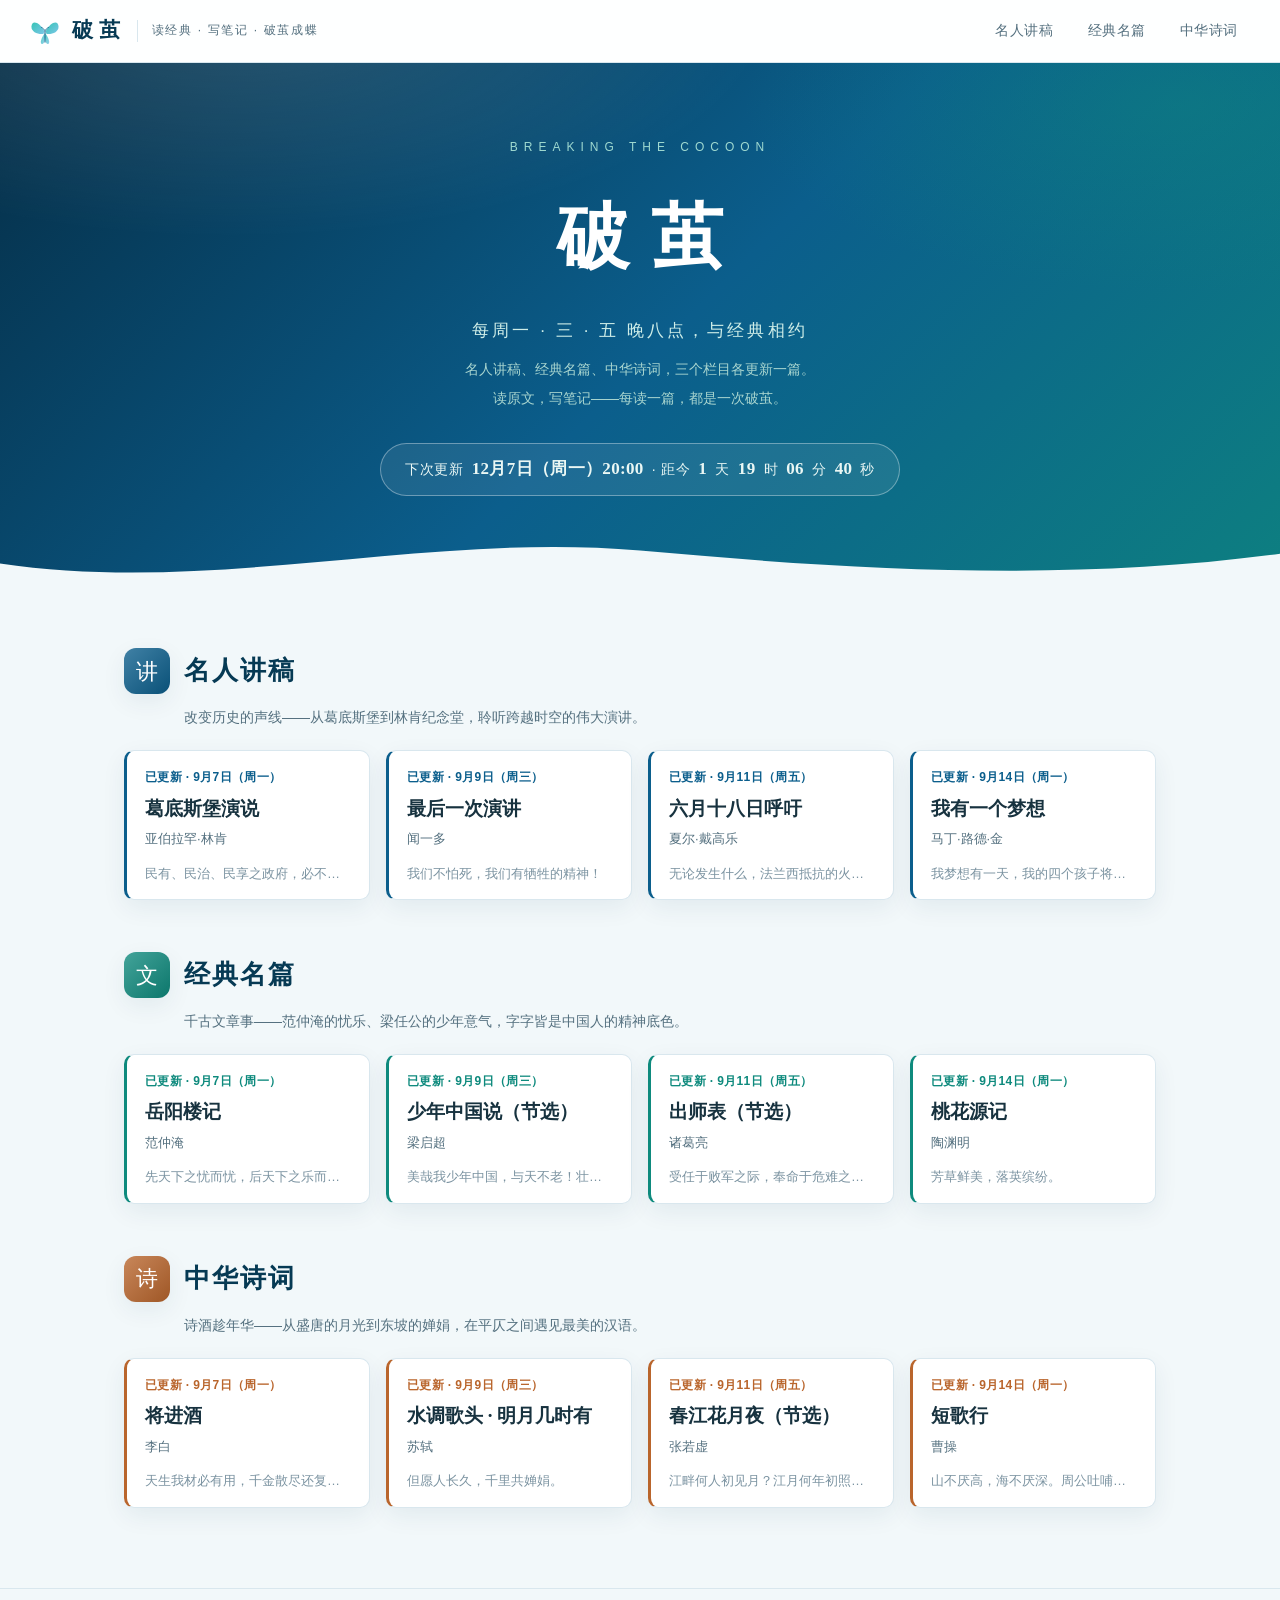
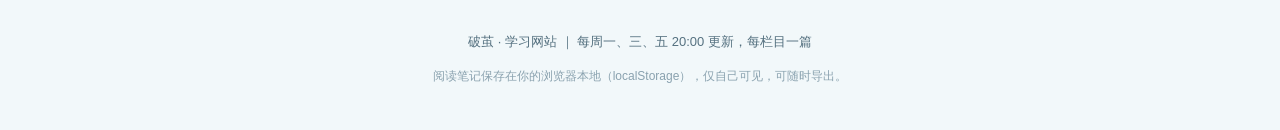
==== index.html @ 02bbfe34 "feat: 破茧学习网站初版 - 主页：三栏目（名人讲稿/经典名篇/中华诗词）+ 下次更新倒计时 - 定时解锁：publishAt 驱动，周一/三/五 20:00 自动更新 - 文章页：作者简介、创作" ====
<!DOCTYPE html>
<html lang="zh-CN">
<head>
<meta charset="UTF-8">
<meta name="viewport" content="width=device-width, initial-scale=1.0">
<title>破茧 · 每周一三五，与经典相约</title>
<meta name="description" content="破茧——名人讲稿、经典名篇、中华诗词，每周一、三、五晚八点更新；读原文，写笔记，每读一篇，都是一次破茧。">
<link rel="stylesheet" href="css/style.css">
</head>
<body>

<header class="topbar">
  <a class="brand" href="index.html">
    <svg class="brand-mark" viewBox="0 0 64 64" aria-hidden="true">
      <defs>
        <linearGradient id="bw" x1="0" y1="0" x2="1" y2="1">
          <stop offset="0" stop-color="#35c4b5"/><stop offset="1" stop-color="#7cc7e8"/>
        </linearGradient>
      </defs>
      <path d="M31 33C22 15 7 10 6.5 24 6.2 34 19 39 29 37.5Z" fill="url(#bw)"/>
      <path d="M33 33C42 15 57 10 57.5 24 57.8 34 45 39 35 37.5Z" fill="url(#bw)"/>
      <path d="M31.5 36C25 45 21.5 55 26.5 56.5 30 57.5 32 49 32 43Z" fill="url(#bw)" opacity=".85"/>
      <path d="M32.5 36C39 45 42.5 55 37.5 56.5 34 57.5 32 49 32 43Z" fill="url(#bw)" opacity=".85"/>
      <rect x="31.1" y="30" width="1.8" height="24" rx=".9" fill="#0b5e8c"/>
      <path d="M31 30c-2-3-4-4-6-5M33 30c2-3 4-4 6-5" stroke="#0b5e8c" stroke-width="1.4" fill="none" stroke-linecap="round"/>
    </svg>
    <span class="brand-name">破茧</span>
    <span class="brand-slogan">读经典 · 写笔记 · 破茧成蝶</span>
  </a>
  <nav class="topnav">
    <a href="#speeches">名人讲稿</a>
    <a href="#classics">经典名篇</a>
    <a href="#poetry">中华诗词</a>
  </nav>
</header>

<section class="hero">
  <div class="hero-inner">
    <div class="hero-eyebrow">BREAKING THE COCOON</div>
    <h1 class="hero-title">破茧</h1>
    <p class="hero-sub">每周一 · 三 · 五 晚八点，与经典相约</p>
    <p class="hero-desc">名人讲稿、经典名篇、中华诗词，三个栏目各更新一篇。<br>读原文，写笔记——每读一篇，都是一次破茧。</p>
    <div class="hero-countdown" id="heroCountdown">正在计算下次更新时间……</div>
  </div>
  <svg class="hero-wave" viewBox="0 0 1440 90" preserveAspectRatio="none" aria-hidden="true">
    <path d="M0,48 C240,88 480,8 720,32 C960,56 1200,72 1440,36 L1440,90 L0,90 Z" fill="#f2f8fa"/>
  </svg>
</section>

<main class="home-main" id="homeMain">
  <!-- 三个栏目区块由 js/home.js 渲染 -->
</main>

<footer class="site-foot">
  <p>破茧 · 学习网站 ｜ 每周一、三、五 20:00 更新，每栏目一篇</p>
  <p class="foot-note">阅读笔记保存在你的浏览器本地（localStorage），仅自己可见，可随时导出。</p>
</footer>

<script src="js/data.js"></script>
<script src="js/app.js"></script>
<script src="js/home.js"></script>
</body>
</html>
---- css/style.css ----
/* ============================================================
 * 破茧 · 全站样式
 * 主题：Ocean Gradient（浅色）——深海蓝 → 海青 → 碧绿
 * ============================================================ */

:root{
  --deep:#063a54;      /* 深海 */
  --ocean:#0b5e8c;     /* 海洋蓝 */
  --teal:#0e8a7d;      /* 海青 */
  --sand:#b9652c;      /* 落日沙金 */
  --ink:#17323f;
  --ink-soft:#54707f;
  --bg:#f2f8fa;
  --card:#ffffff;
  --line:#d9e7ee;
  --shadow:0 8px 24px rgba(9,60,84,.07);
  --cat:var(--ocean);  /* 栏目主题色（随栏目切换） */
  --serif:"Source Han Serif SC","Noto Serif SC","Songti SC","STSong",Georgia,"Times New Roman",serif;
  --sans:"Source Han Sans SC","Noto Sans SC","PingFang SC","Microsoft YaHei",sans-serif;
}

/* ---------------- 基础 ---------------- */
*{box-sizing:border-box}
html{scroll-behavior:smooth}
html,body{margin:0;padding:0}
body{
  font-family:var(--sans);
  color:var(--ink);
  background:var(--bg);
  line-height:1.8;
  -webkit-font-smoothing:antialiased;
}
a{color:var(--ocean)}
::selection{background:rgba(14,138,125,.22)}

/* 栏目主题色 */
.cat-speeches{--cat:var(--ocean)}
.cat-classics{--cat:var(--teal)}
.cat-poetry{--cat:var(--sand)}

/* ---------------- 顶栏 ---------------- */
.topbar{
  position:sticky;top:0;z-index:50;
  display:flex;align-items:center;justify-content:space-between;gap:16px;
  padding:12px 28px;
  background:rgba(255,255,255,.92);
  backdrop-filter:blur(8px);
  border-bottom:1px solid var(--line);
}
.brand{display:flex;align-items:center;gap:10px;text-decoration:none}
.brand:hover{text-decoration:none}
.brand-mark{width:34px;height:34px;flex:none}
.brand-name{font-family:var(--serif);font-size:21px;font-weight:700;color:var(--deep);letter-spacing:.3em}
.brand-slogan{font-size:12px;color:var(--ink-soft);letter-spacing:.14em;border-left:1px solid var(--line);padding-left:14px}
.topnav{display:flex;gap:6px}
.topnav a{font-size:14px;color:var(--ink-soft);padding:6px 14px;border-radius:999px;text-decoration:none;letter-spacing:.04em}
.topnav a:hover{color:#fff;background:var(--ocean);text-decoration:none}

/* ---------------- 主页 Hero ---------------- */
.hero{
  position:relative;color:#eaf7f4;overflow:hidden;
  background:linear-gradient(135deg,#052e47 0%,#0b5e8c 52%,#0e8a7d 115%);
}
.hero::before{
  content:"";position:absolute;inset:0;
  background:
    radial-gradient(900px 380px at 18% -10%,rgba(255,255,255,.14),transparent 60%),
    radial-gradient(700px 300px at 92% 8%,rgba(14,138,125,.38),transparent 62%);
}
.hero-inner{position:relative;max-width:1080px;margin:0 auto;padding:74px 24px 100px;text-align:center}
.hero-eyebrow{letter-spacing:.5em;font-size:12px;color:#9fd9d0;margin-bottom:16px}
.hero-title{
  font-family:var(--serif);font-size:72px;font-weight:700;color:#fff;
  margin:0 0 12px;letter-spacing:.3em;text-indent:.3em;
}
.hero-sub{font-size:17px;color:#cfeee8;margin:0 0 8px;letter-spacing:.18em}
.hero-desc{font-size:14px;color:#a8d5cf;margin:0 auto 30px;max-width:560px;line-height:2.1}
.hero-countdown{
  display:inline-flex;align-items:center;gap:8px;flex-wrap:wrap;justify-content:center;
  padding:10px 24px;border:1px solid rgba(255,255,255,.35);border-radius:999px;
  background:rgba(255,255,255,.08);font-size:14px;letter-spacing:.05em;
}
.hero-countdown b{font-family:var(--serif);font-size:17px;letter-spacing:.02em}
.hero-wave{position:absolute;left:0;right:0;bottom:-1px;width:100%;height:72px;display:block}

/* ---------------- 主页栏目区 ---------------- */
.home-main{max-width:1080px;margin:0 auto;padding:6px 24px 30px}
.cat-section{padding:46px 0 6px}
.cat-head{display:flex;align-items:center;gap:14px}
.cat-badge{
  width:46px;height:46px;border-radius:12px;flex:none;
  display:flex;align-items:center;justify-content:center;
  font-family:var(--serif);font-size:22px;color:#fff;
  background:linear-gradient(135deg,rgba(255,255,255,.22),rgba(0,0,0,.14)),var(--cat);
  box-shadow:var(--shadow);
}
.cat-head h2{font-family:var(--serif);font-size:26px;margin:0;color:var(--deep);letter-spacing:.08em}
.cat-desc{color:var(--ink-soft);font-size:14px;margin:10px 0 20px;padding-left:60px}

.card-grid{display:grid;grid-template-columns:repeat(auto-fill,minmax(232px,1fr));gap:16px}
.art-card{
  display:flex;flex-direction:column;gap:5px;
  background:var(--card);
  border:1px solid var(--line);border-left:3px solid var(--cat);
  border-radius:10px;padding:16px 18px 14px;
  box-shadow:var(--shadow);
  text-decoration:none;
  transition:transform .18s,box-shadow .18s;
}
.art-card:hover{transform:translateY(-3px);box-shadow:0 14px 30px rgba(9,60,84,.13);text-decoration:none}
.card-meta{display:flex;justify-content:space-between;align-items:center;font-size:12px;color:var(--ink-soft);letter-spacing:.03em}
.card-date{color:var(--cat);font-weight:600}
.art-card h3{font-family:var(--serif);font-size:19px;margin:2px 0 0;color:var(--ink);line-height:1.4}
.card-author{font-size:13px;color:var(--ink-soft);margin:0}
.card-excerpt{
  font-size:13px;color:#7b93a1;margin:6px 0 0;
  white-space:nowrap;overflow:hidden;text-overflow:ellipsis;
}
/* 未发布（待解锁）卡片 */
.art-card.locked{border-style:dashed;border-left-style:solid;background:#f8fcfd;box-shadow:none}
.art-card.locked h3{color:#7c93a0}
.art-card.locked .card-date{color:#8aa2af;font-weight:500}
.lock-badge{display:inline-flex;align-items:center;gap:5px}
.lock-badge svg{width:12px;height:12px;opacity:.75}

/* ---------------- 页脚 ---------------- */
.site-foot{border-top:1px solid var(--line);margin-top:44px;padding:28px 24px 42px;text-align:center;color:var(--ink-soft);font-size:13px}
.site-foot .foot-note{margin:6px 0 0;font-size:12px;color:#8aa2af}

/* ============================================================
 * 文章页
 * ============================================================ */
.page{max-width:920px;margin:0 auto;padding:26px 24px 90px}
.crumbs{font-size:13px;color:var(--ink-soft);margin-bottom:28px;letter-spacing:.03em}
.crumbs a{color:var(--ocean);text-decoration:none}
.crumbs a:hover{text-decoration:underline}
.crumbs span{color:var(--ink)}

/* 文章头：题目 + 右侧笔记按钮 */
.a-head{display:flex;align-items:flex-start;justify-content:space-between;gap:18px;margin-bottom:10px}
.a-eyebrow{font-size:12px;letter-spacing:.3em;color:var(--cat);margin-bottom:10px}
.a-head h1{font-family:var(--serif);font-size:42px;line-height:1.28;margin:0 0 6px;color:var(--deep);letter-spacing:.04em}
.a-subtitle{font-size:16px;color:var(--ink-soft);font-style:italic;margin:0 0 6px}
.a-meta{font-size:13.5px;color:var(--ink-soft);letter-spacing:.05em}
.note-toggle{
  flex:none;display:inline-flex;align-items:center;gap:7px;
  margin-top:10px;padding:9px 18px;border-radius:999px;
  border:1px solid var(--cat);background:var(--cat);color:#fff;
  font:inherit;font-size:14px;letter-spacing:.08em;cursor:pointer;
  transition:filter .2s,background .2s,color .2s;
}
.note-toggle:hover{filter:brightness(1.1)}
body.note-mode .note-toggle{background:#fff;color:var(--cat)}

/* 小节通用 */
.a-sec{margin-top:42px}
.a-sec>h2{
  font-family:var(--serif);font-size:21px;color:var(--deep);
  border-left:4px solid var(--cat);padding-left:12px;
  margin:0 0 18px;letter-spacing:.06em;
}

/* 作者简介 */
.author-card{
  display:grid;grid-template-columns:96px 1fr;gap:22px;
  background:var(--card);border:1px solid var(--line);border-radius:10px;
  padding:22px 24px;box-shadow:var(--shadow);
}
.author-avatar{
  width:96px;height:96px;border-radius:14px;
  display:flex;align-items:center;justify-content:center;
  font-family:var(--serif);font-size:42px;color:#fff;
  background-image:linear-gradient(135deg,rgba(255,255,255,.25),rgba(0,0,0,.18));
  background-color:var(--cat);
}
.author-card h3{font-family:var(--serif);font-size:22px;margin:0 0 3px;color:var(--deep)}
.author-role{font-size:12.5px;color:var(--cat);letter-spacing:.1em;margin-bottom:10px}
.author-card p{margin:0 0 8px;font-size:14.5px;color:var(--ink-soft)}
.facts{display:flex;flex-wrap:wrap;gap:24px;margin-top:14px}
.fact{border-top:1px dashed var(--line);padding-top:8px;min-width:120px}
.fact .k{font-size:11px;color:var(--cat);letter-spacing:.22em}
.fact .v{font-size:13.5px;color:var(--ink);margin-top:2px}

/* 创作背景 */
.bg-grid{display:grid;grid-template-columns:1fr 1fr;gap:14px}
.bg-card{background:var(--card);border:1px solid var(--line);border-radius:10px;padding:16px 18px;box-shadow:var(--shadow)}
.bg-card h4{font-family:var(--serif);margin:0 0 6px;font-size:16px;color:var(--deep)}
.bg-card p{margin:0;font-size:13.5px;color:var(--ink-soft);line-height:1.9}

/* 原文 / 译文 */
.lang-pill{
  display:flex;background:var(--card);border:1px solid var(--line);
  border-radius:999px;padding:4px;width:fit-content;margin:0 auto 16px;
  box-shadow:var(--shadow);
}
.lang-btn{
  border:0;background:transparent;font:inherit;color:var(--ink-soft);
  padding:6px 20px;border-radius:999px;cursor:pointer;
  font-size:13px;letter-spacing:.1em;
}
.lang-btn.active{background:var(--cat);color:#fff}
.text-box{
  position:relative;
  background:linear-gradient(180deg,#ffffff,#f5fbfc);
  border:1px solid var(--line);border-radius:10px;
  padding:34px 42px;box-shadow:var(--shadow);
}
.text-box::before,.text-box::after{
  content:"";position:absolute;left:50%;transform:translateX(-50%);
  width:56px;height:1px;background:var(--line);
}
.text-box::before{top:12px}
.text-box::after{bottom:12px}
.text-panel{display:none}
.text-panel.active{display:block}
.text-box p{margin:0 0 16px;font-size:16.5px;line-height:2.15;text-align:justify;font-family:var(--serif)}
.text-box p:last-child{margin-bottom:0}
.text-en p{font-family:Georgia,"Times New Roman",var(--serif)}
/* 诗词体：分行居中 */
.text-verse .stanza{
  white-space:pre-line;text-align:center;
  font-size:18px;line-height:2.2;margin:0 0 24px;
}
.text-verse .stanza:last-child{margin-bottom:0}
/* 落款 */
.signoff{font-style:italic;text-align:right;margin-top:26px;color:var(--ink-soft);font-size:13.5px;letter-spacing:.06em}
.signoff .name{display:block;font-style:normal;font-family:var(--serif);font-size:19px;color:var(--deep);margin-top:5px;letter-spacing:.04em}

/* 上一篇 / 下一篇 */
.a-nav{display:flex;justify-content:space-between;gap:14px;margin-top:46px}
.a-nav-link{
  flex:1;max-width:46%;display:block;padding:14px 18px;
  border:1px solid var(--line);border-radius:10px;background:var(--card);
  font-size:13px;color:var(--ink-soft);text-decoration:none;line-height:1.8;
  box-shadow:var(--shadow);
}
.a-nav-link span{font-family:var(--serif);font-size:16px;color:var(--deep)}
.a-nav-link.next{text-align:right}
.a-nav-link:hover{border-color:var(--cat);text-decoration:none}

/* 未发布 / 未找到 页 */
.locked-screen{text-align:center;padding:70px 16px 30px}
.lock-ic{
  width:58px;height:58px;margin:0 auto 16px;border-radius:16px;
  border:1.5px dashed var(--cat);color:var(--cat);
  display:flex;align-items:center;justify-content:center;
}
.lock-ic svg{width:26px;height:26px}
.ls-title{font-family:var(--serif);font-size:30px;color:var(--deep);margin:6px 0 8px}
.ls-author{color:var(--ink-soft);font-size:14px;margin:0 0 18px}
.ls-text{color:var(--ink-soft);font-size:14px;margin:0 0 28px}
.ls-back{
  display:inline-block;padding:9px 24px;border-radius:999px;
  border:1px solid var(--cat);color:var(--cat);font-size:14px;
  text-decoration:none;letter-spacing:.06em;
}
.ls-back:hover{background:var(--cat);color:#fff;text-decoration:none}

/* ============================================================
 * 阅读笔记（右栏编辑器）
 * ============================================================ */
.notes-panel{display:none}

body.note-mode{overflow:hidden}
body.note-mode .page{
  height:100vh;max-width:1720px;margin:0 auto;padding:18px 22px;
  display:grid;grid-template-columns:minmax(0,1fr) minmax(360px,42%);
  gap:22px;align-items:stretch;
}
body.note-mode .content{
  height:100%;min-height:0;overflow-y:auto;
  background:var(--card);border:1px solid var(--line);border-radius:10px;
  box-shadow:var(--shadow);padding:34px 46px 70px;
  scrollbar-width:thin;scrollbar-color:rgba(11,94,140,.35) transparent;
}
body.note-mode .content::-webkit-scrollbar{width:8px}
body.note-mode .content::-webkit-scrollbar-thumb{background:rgba(11,94,140,.3);border-radius:4px}
body.note-mode .notes-panel{
  display:flex;flex-direction:column;height:100%;min-height:0;
  background:var(--card);border:1px solid var(--line);border-radius:10px;
  box-shadow:var(--shadow);overflow:hidden;
}

.notes-head{
  padding:16px 20px 12px;border-bottom:1px solid var(--line);
  background:linear-gradient(180deg,#f6fbfd,#eef7f9);
}
.nh-eyebrow{font-size:11px;letter-spacing:.3em;color:var(--cat);text-transform:uppercase;margin-bottom:4px}
.notes-head h3{margin:0 0 3px;font-family:var(--serif);font-size:18px;color:var(--deep)}
.notes-head .sub{font-size:12px;color:var(--ink-soft);margin:0}

.toolbar{
  display:flex;flex-wrap:wrap;gap:4px;padding:10px 14px;
  border-bottom:1px solid var(--line);background:#fafdfe;
}
.tb-btn{
  border:1px solid transparent;background:transparent;color:var(--ink-soft);
  font:inherit;font-size:13px;padding:5px 9px;border-radius:6px;
  cursor:pointer;line-height:1;min-width:28px;text-align:center;transition:.15s;
}
.tb-btn:hover{background:rgba(11,94,140,.1);color:var(--deep)}
.tb-btn.active{background:var(--ocean);color:#fff}
.tb-sep{width:1px;background:var(--line);margin:2px 4px;align-self:stretch}

.editor{
  flex:1 1 auto;overflow-y:auto;padding:24px 28px;min-height:0;
  font-size:15.5px;line-height:2.05;color:var(--ink);outline:none;
  scrollbar-width:thin;scrollbar-color:rgba(11,94,140,.35) transparent;
}
.editor::-webkit-scrollbar{width:8px}
.editor::-webkit-scrollbar-thumb{background:rgba(11,94,140,.3);border-radius:4px}
.editor:empty::before{content:attr(data-placeholder);color:#9ab4bf;pointer-events:none}
.editor h3{font-family:var(--serif);color:var(--deep);margin:14px 0 8px;font-size:17px}
.editor blockquote{
  margin:8px 0;padding:6px 14px;
  border-left:3px solid var(--cat);background:rgba(11,94,140,.05);
  color:var(--ink-soft);
}
.editor ul,.editor ol{margin:6px 0;padding-left:24px}
.editor a{color:var(--ocean);text-decoration:underline}
.editor strong,.editor b{color:var(--deep)}

.notes-foot{
  padding:10px 16px;border-top:1px solid var(--line);background:#fafdfe;
  display:flex;justify-content:space-between;align-items:center;gap:8px;
  flex-wrap:wrap;font-size:12px;
}
.notes-foot .save-state{color:var(--cat);font-style:italic}
.notes-foot .actions{display:flex;gap:6px}
.pill-btn{
  border:1px solid var(--line);background:#fff;color:var(--ink-soft);
  font:inherit;font-size:12px;padding:4px 12px;border-radius:999px;
  cursor:pointer;letter-spacing:.04em;
}
.pill-btn:hover{background:var(--ocean);color:#fff;border-color:var(--ocean)}
.pill-btn.primary{background:var(--ocean);color:#fff;border-color:var(--ocean)}
.pill-btn.primary:hover{filter:brightness(1.1)}
.pill-btn.danger:hover{background:#b3403a;border-color:#b3403a}

/* ============================================================
 * 响应式
 * ============================================================ */
@media (max-width:1020px){
  body.note-mode{overflow:auto}
  body.note-mode .page{display:block;height:auto}
  body.note-mode .content{height:auto;overflow:visible;padding:24px 22px 40px}
  body.note-mode .notes-panel{height:auto;margin-top:18px}
  .editor{min-height:320px;max-height:62vh}
}
@media (max-width:720px){
  .hero-title{font-size:46px}
  .hero-inner{padding:52px 20px 84px}
  .brand-slogan{display:none}
  .topnav a{padding:6px 9px;font-size:13px}
  .cat-desc{padding-left:0}
  .a-head{flex-direction:column}
  .a-head h1{font-size:31px}
  .author-card{grid-template-columns:1fr}
  .author-avatar{width:72px;height:72px;font-size:32px}
  .bg-grid{grid-template-columns:1fr}
  .text-box{padding:24px 20px}
  .a-nav{flex-direction:column}
  .a-nav-link{max-width:100%}
}
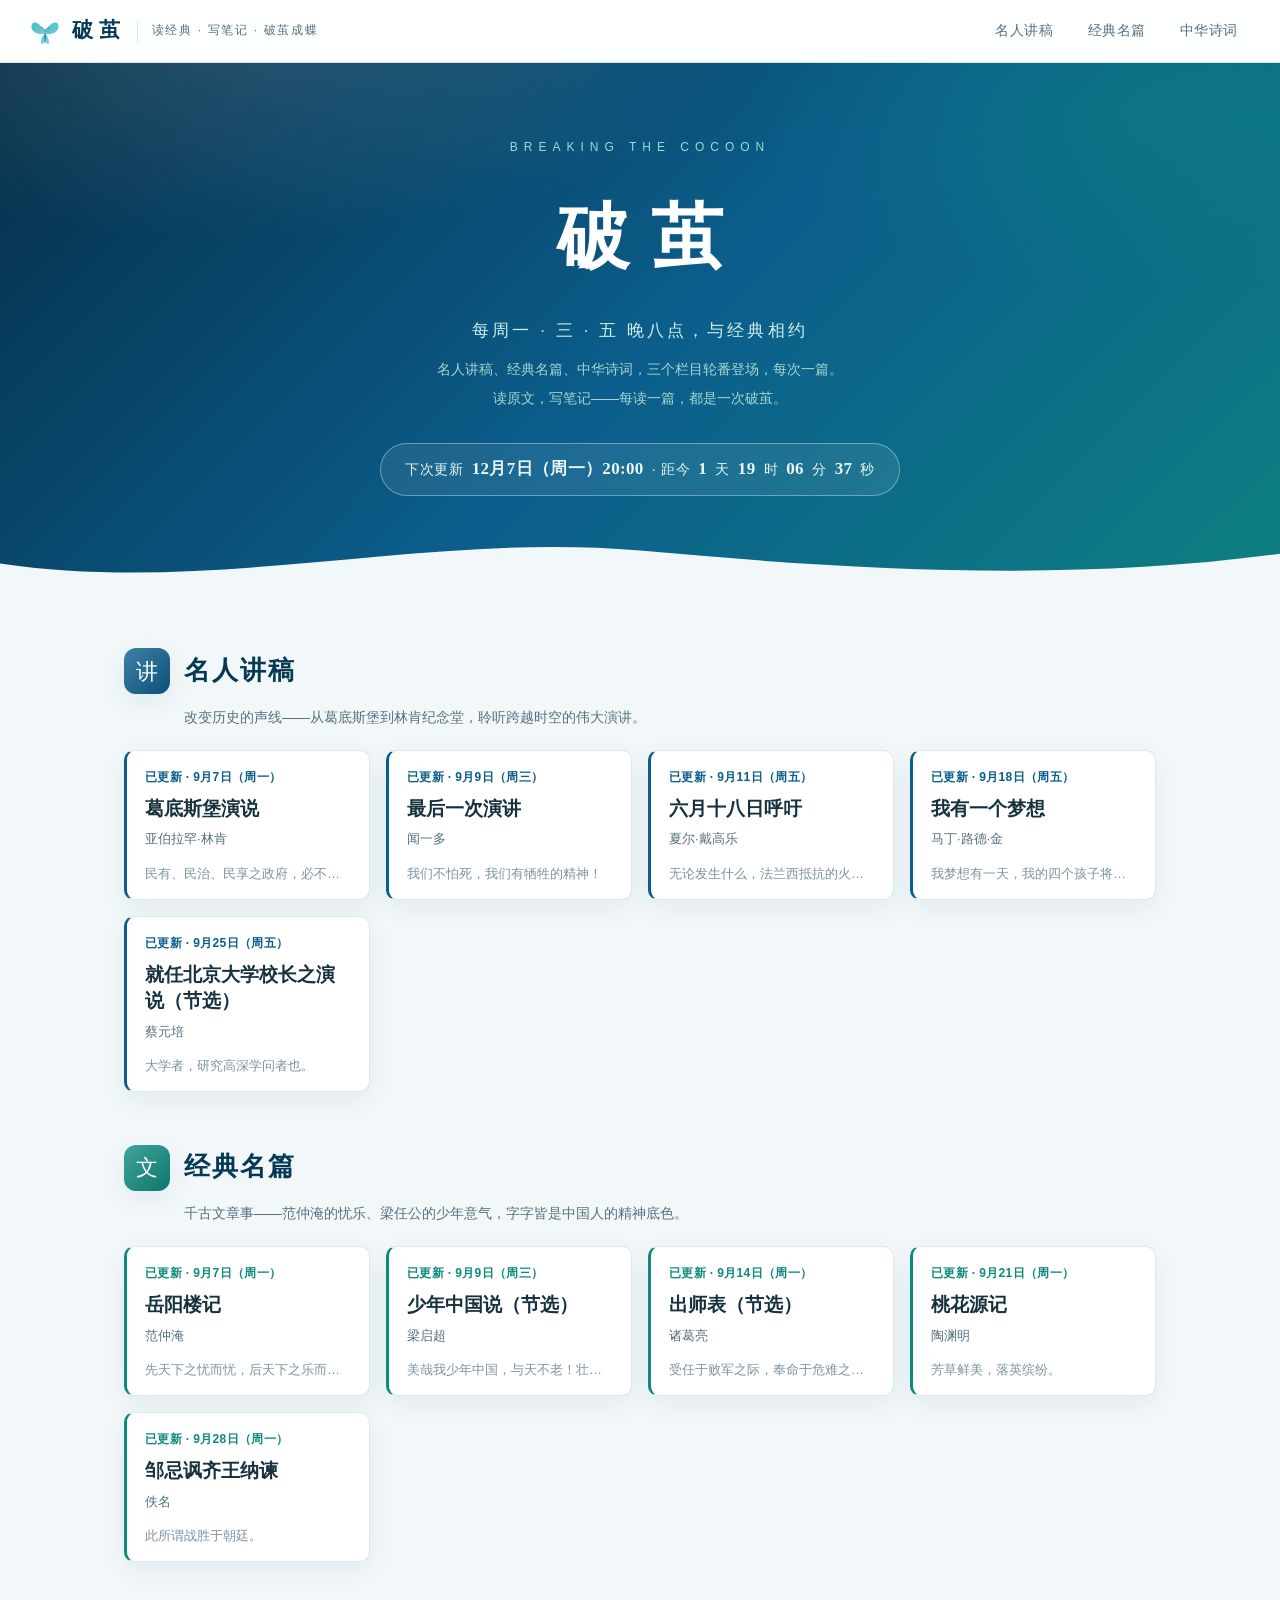
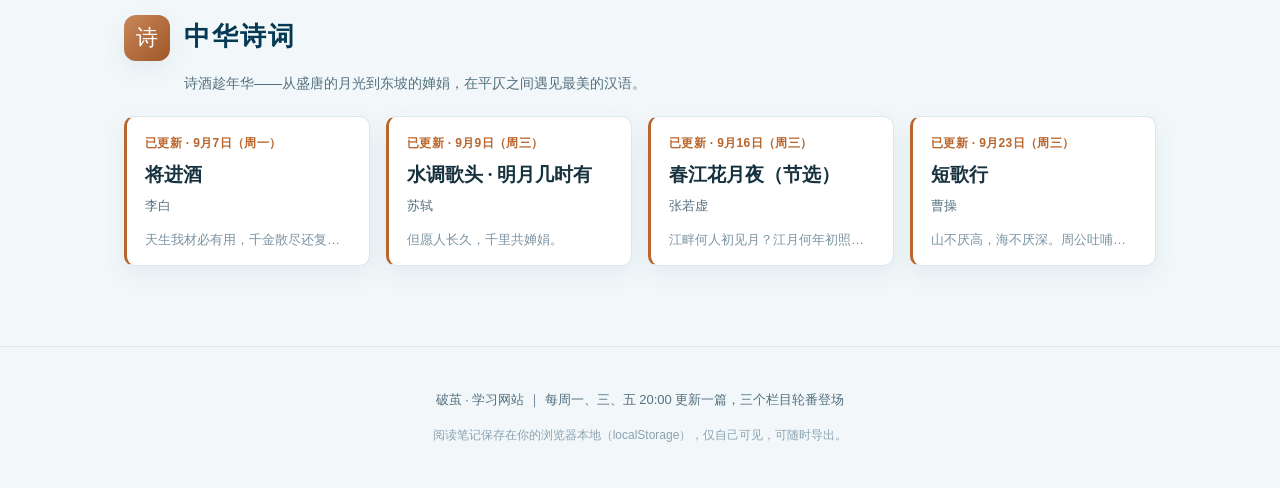
==== commit 5f5a0e62: "feat: 新增两篇内容，并支持佚名篇目与外文作者头像 内容（js/data.js，12 → 14 篇） - 09-25 名人讲稿《就任北京大学校长之演说（节选）》· 蔡元培 - 09-28 经典名篇" ====
--- a/index.html
+++ b/index.html
@@ -39,7 +39,7 @@
     <div class="hero-eyebrow">BREAKING THE COCOON</div>
     <h1 class="hero-title">破茧</h1>
     <p class="hero-sub">每周一 · 三 · 五 晚八点，与经典相约</p>
-    <p class="hero-desc">名人讲稿、经典名篇、中华诗词，三个栏目各更新一篇。<br>读原文，写笔记——每读一篇，都是一次破茧。</p>
+    <p class="hero-desc">名人讲稿、经典名篇、中华诗词，三个栏目轮番登场，每次一篇。<br>读原文，写笔记——每读一篇，都是一次破茧。</p>
     <div class="hero-countdown" id="heroCountdown">正在计算下次更新时间……</div>
   </div>
   <svg class="hero-wave" viewBox="0 0 1440 90" preserveAspectRatio="none" aria-hidden="true">
@@ -52,7 +52,7 @@
 </main>
 
 <footer class="site-foot">
-  <p>破茧 · 学习网站 ｜ 每周一、三、五 20:00 更新，每栏目一篇</p>
+  <p>破茧 · 学习网站 ｜ 每周一、三、五 20:00 更新一篇，三个栏目轮番登场</p>
   <p class="foot-note">阅读笔记保存在你的浏览器本地（localStorage），仅自己可见，可随时导出。</p>
 </footer>
 
--- a/css/style.css
+++ b/css/style.css
@@ -173,6 +173,19 @@
   background-image:linear-gradient(135deg,rgba(255,255,255,.25),rgba(0,0,0,.18));
   background-color:var(--cat);
 }
+/* 外文作者头像用拉丁字母：字形比汉字窄小，放大字号以求视觉等重 */
+.author-avatar.latin{
+  font-family:Georgia,"Times New Roman",var(--serif);
+  font-size:54px;line-height:1;
+}
+/* 考据说明：作者/年代/背景存在不确定性的篇目，如实交代存疑之处 */
+.caveat{
+  background:var(--card);border:1px solid var(--line);border-left:3px solid var(--sand);
+  border-radius:8px;padding:16px 20px;box-shadow:var(--shadow);
+}
+.caveat p{margin:0 0 9px;font-size:14px;line-height:1.85;color:var(--ink-soft)}
+.caveat p:last-child{margin-bottom:0}
+.caveat p::before{content:"·";color:var(--sand);font-weight:700;margin-right:9px}
 .author-card h3{font-family:var(--serif);font-size:22px;margin:0 0 3px;color:var(--deep)}
 .author-role{font-size:12.5px;color:var(--cat);letter-spacing:.1em;margin-bottom:10px}
 .author-card p{margin:0 0 8px;font-size:14.5px;color:var(--ink-soft)}
@@ -357,6 +370,8 @@
   .a-head h1{font-size:31px}
   .author-card{grid-template-columns:1fr}
   .author-avatar{width:72px;height:72px;font-size:32px}
+  .author-avatar.latin{font-size:41px}
+  .caveat{padding:14px 16px}
   .bg-grid{grid-template-columns:1fr}
   .text-box{padding:24px 20px}
   .a-nav{flex-direction:column}
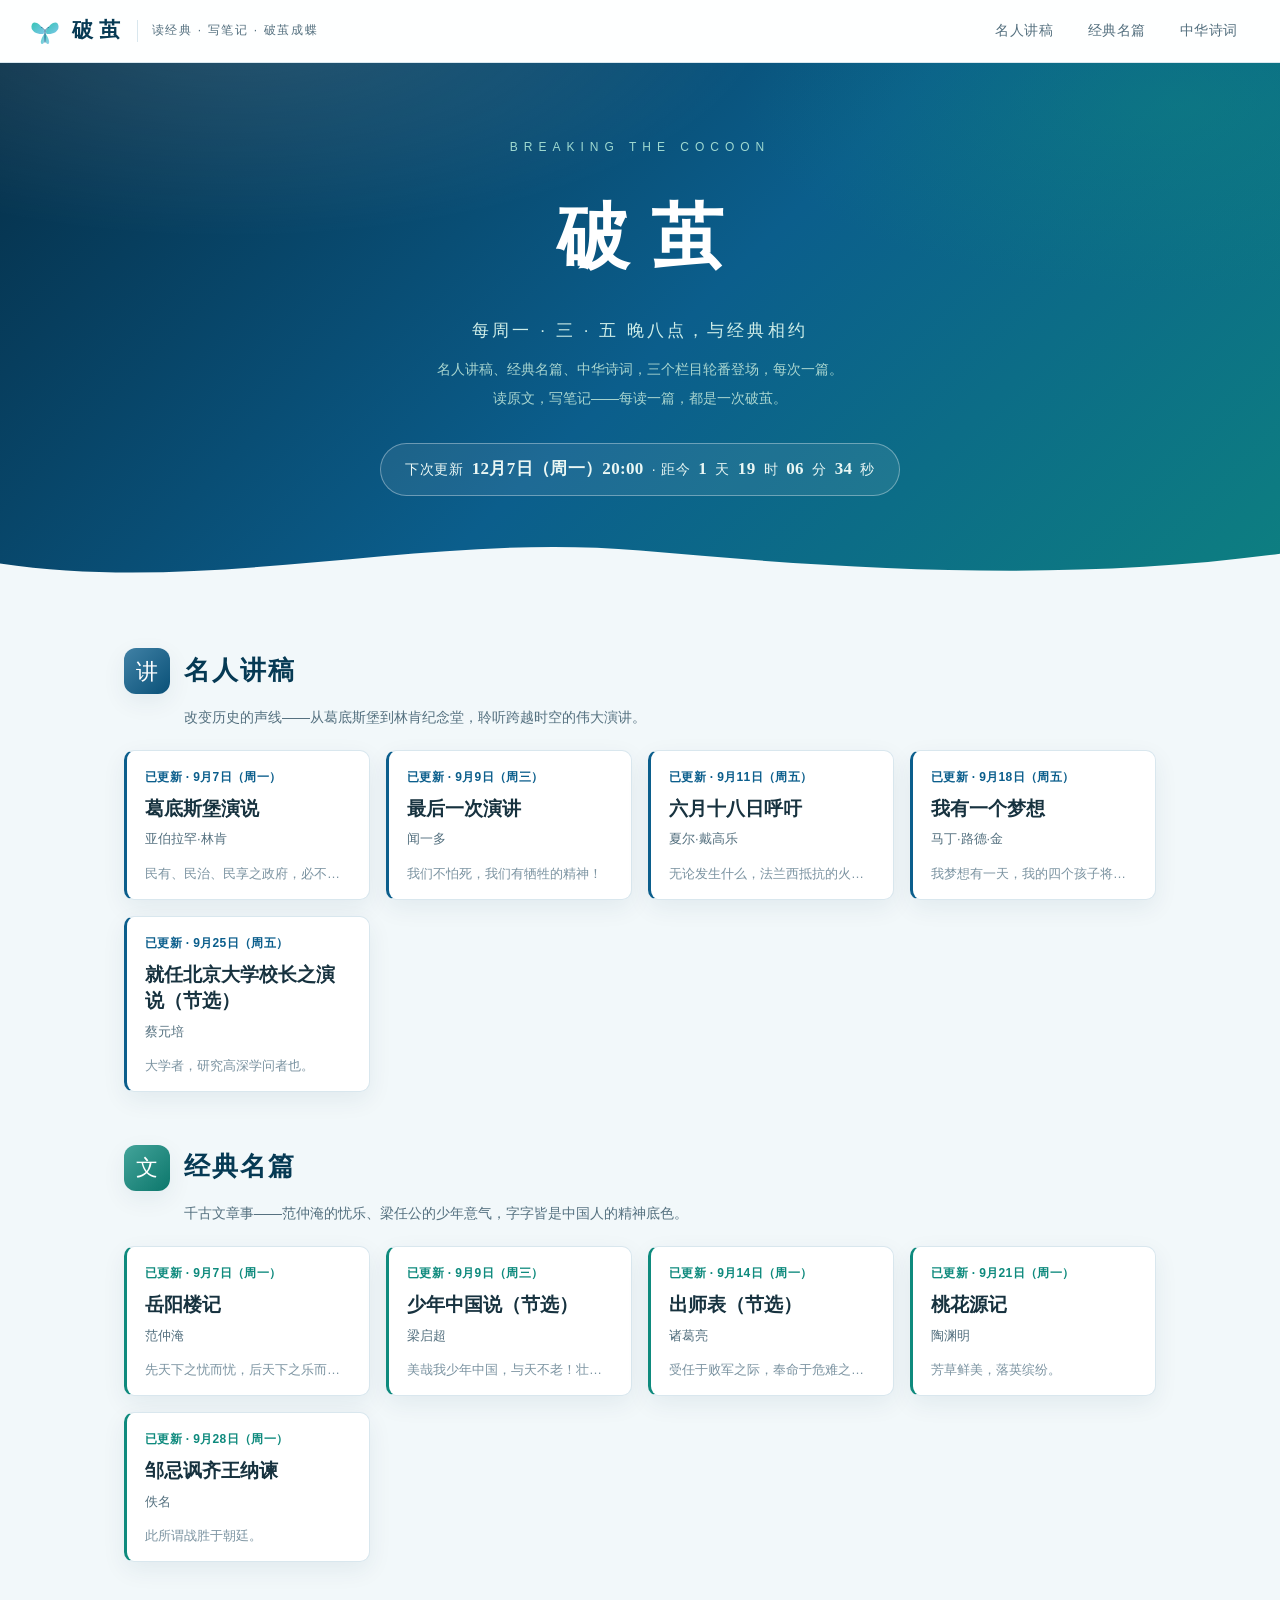
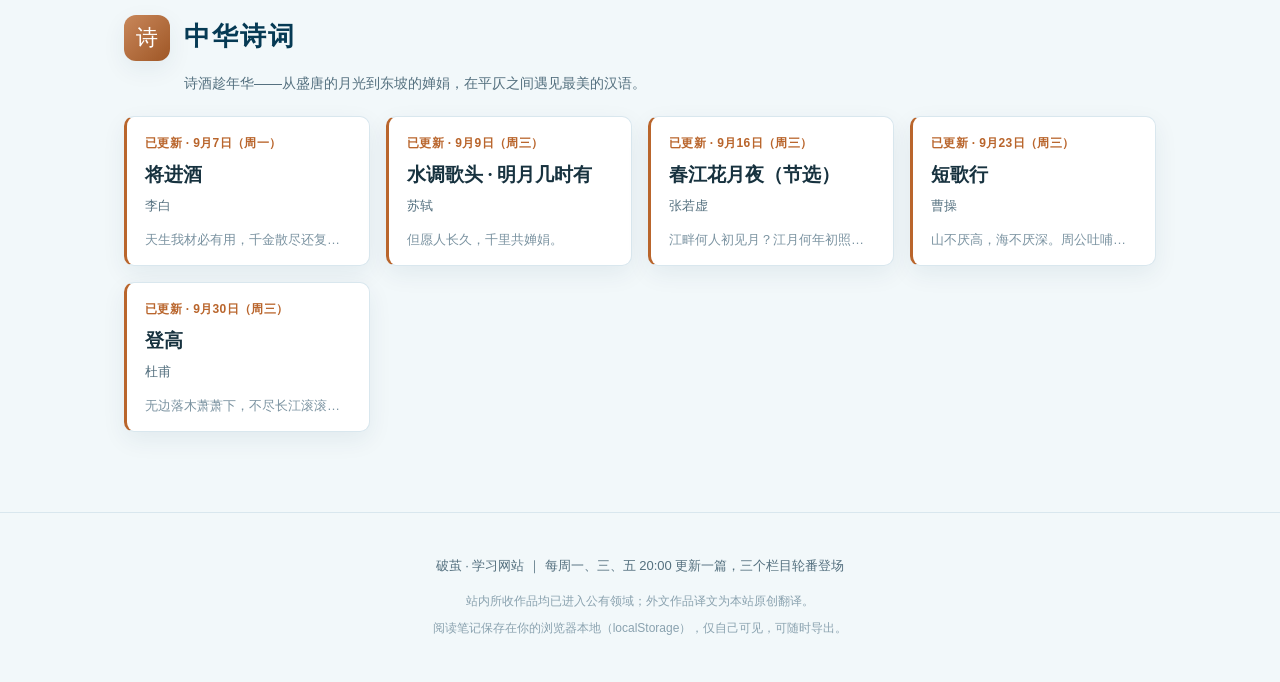
==== commit ac1343cc: "页脚新增版权状态声明：作品均入公有领域、译文为原创翻译" ====
--- a/index.html
+++ b/index.html
@@ -53,6 +53,7 @@
 
 <footer class="site-foot">
   <p>破茧 · 学习网站 ｜ 每周一、三、五 20:00 更新一篇，三个栏目轮番登场</p>
+  <p class="foot-note">站内所收作品均已进入公有领域；外文作品译文为本站原创翻译。</p>
   <p class="foot-note">阅读笔记保存在你的浏览器本地（localStorage），仅自己可见，可随时导出。</p>
 </footer>
 
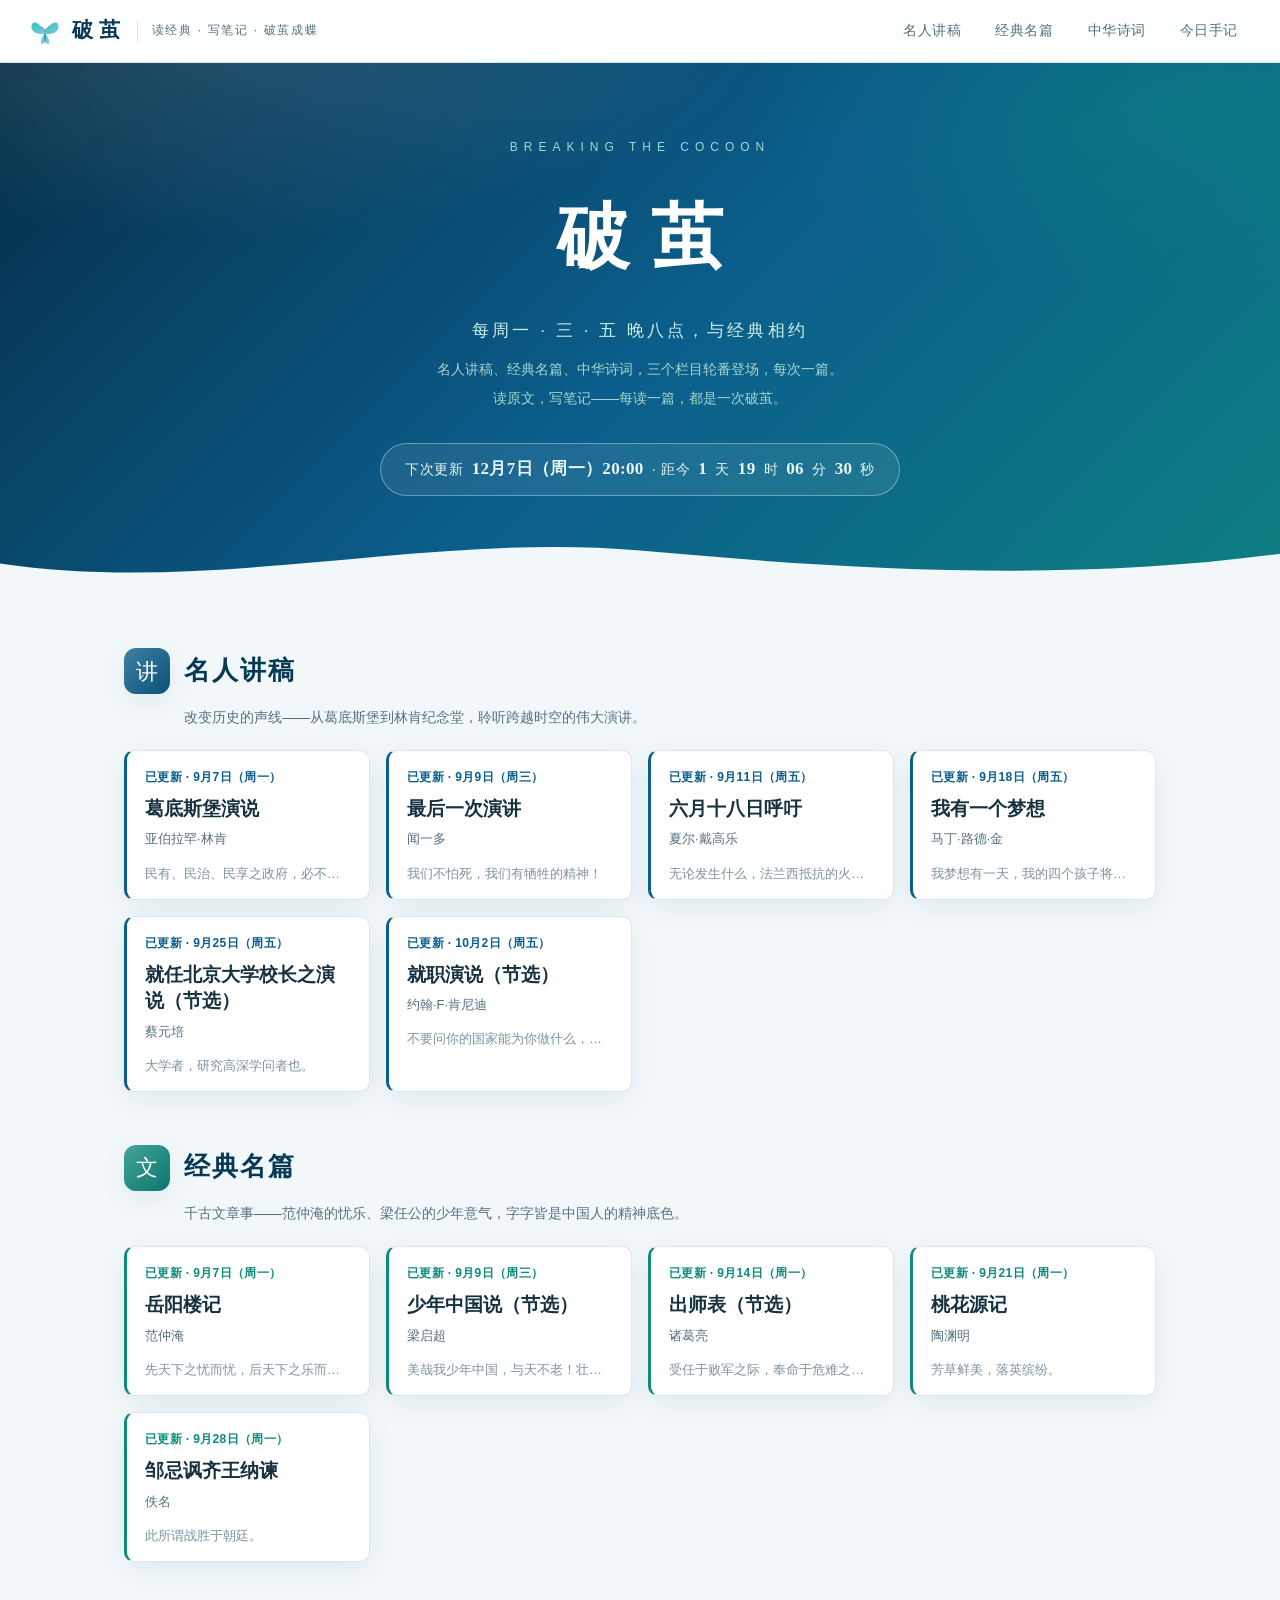
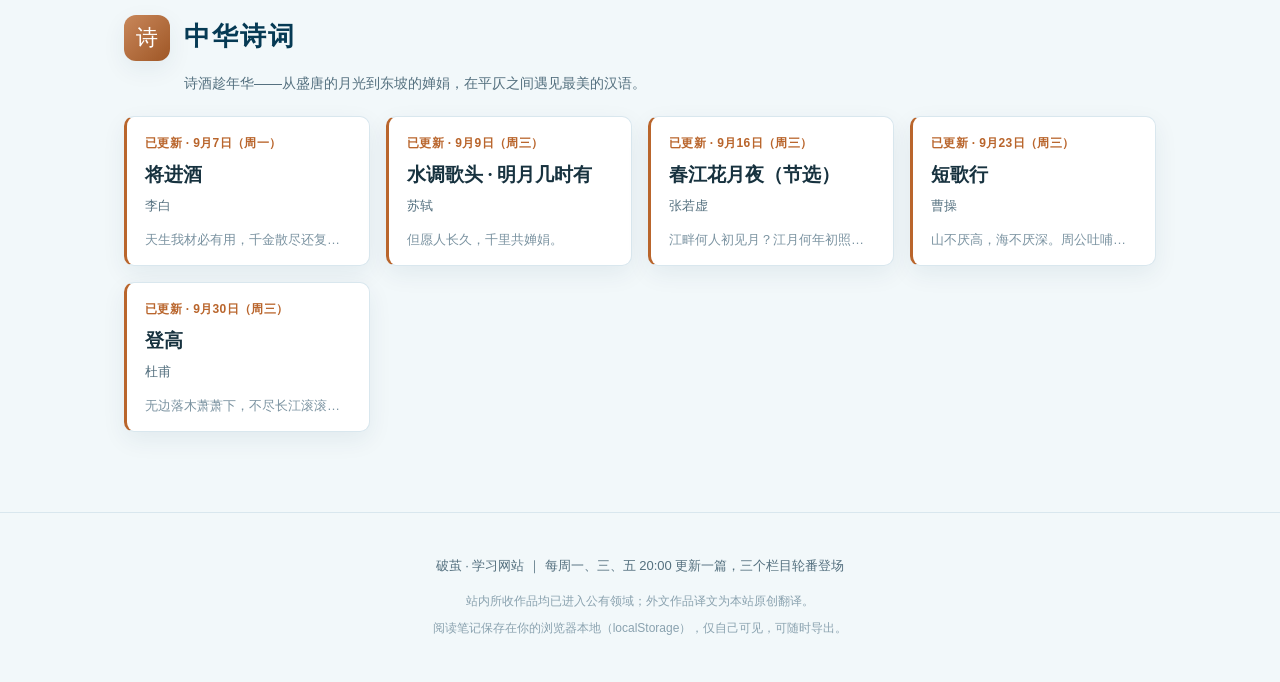
==== commit 7476bbd3: "feat: 新增「今日手记」页——要处理 / 灵感 / 复盘 从「美好的一天」v2 原型搬来，独立成页 today.html，顶栏加第 4 个入口 （非栏目，不参与发布日历）。数据纯 localSto" ====
--- a/index.html
+++ b/index.html
@@ -31,6 +31,7 @@
     <a href="#speeches">名人讲稿</a>
     <a href="#classics">经典名篇</a>
     <a href="#poetry">中华诗词</a>
+    <a href="today.html">今日手记</a>
   </nav>
 </header>
 
--- a/css/style.css
+++ b/css/style.css
@@ -377,3 +377,326 @@
   .a-nav{flex-direction:column}
   .a-nav-link{max-width:100%}
 }
+
+/* ============================================================
+ * 今日手记（today.html）
+ * 版式沿用本站 Ocean Gradient 体系；数据只存本机 localStorage
+ * ============================================================ */
+.topnav a.current{color:#fff;background:var(--ocean)}
+
+body.tj{
+  --red:#b3403a;--red-soft:#fdeeec;
+  --amber:#a1641f;--amber-soft:#fdf3e3;
+  --muted:#9ab4bf;
+}
+
+/* ---- 页头：日期 + 三个关键数 ---- */
+.tj-hero{position:relative;color:#eaf7f4;overflow:hidden;background:linear-gradient(135deg,#052e47 0%,#0b5e8c 52%,#0e8a7d 115%)}
+.tj-hero::before{
+  content:"";position:absolute;inset:0;
+  background:
+    radial-gradient(760px 300px at 14% -18%,rgba(255,255,255,.14),transparent 62%),
+    radial-gradient(620px 260px at 94% 6%,rgba(14,138,125,.34),transparent 62%);
+}
+.tj-hero-inner{
+  position:relative;max-width:1080px;margin:0 auto;padding:34px 24px 60px;
+  display:flex;align-items:flex-end;gap:28px;flex-wrap:wrap;
+}
+.tj-date{display:flex;align-items:baseline;gap:14px}
+.tj-day{
+  font-family:var(--serif);font-size:60px;line-height:.9;font-weight:700;color:#fff;
+  letter-spacing:.02em;font-variant-numeric:tabular-nums;
+}
+.tj-date-sub{display:flex;flex-direction:column;gap:2px;padding-bottom:4px}
+.tj-mon{font-family:var(--serif);font-size:19px;font-weight:600;letter-spacing:.08em}
+.tj-wk{font-size:12.5px;color:#a8d5cf;letter-spacing:.06em}
+.tj-stats{
+  margin-left:auto;display:flex;align-items:center;
+  padding:9px 22px;border:1px solid rgba(207,238,232,.3);border-radius:999px;
+  background:rgba(255,255,255,.08);
+}
+.tj-stat{
+  display:flex;align-items:baseline;gap:6px;padding:0 16px;
+  border-left:1px solid rgba(207,238,232,.24);white-space:nowrap;
+}
+.tj-stat:first-child{border-left:0;padding-left:0}
+.tj-stat:last-child{padding-right:0}
+.tj-stat b{font-family:var(--serif);font-size:22px;font-weight:600;font-variant-numeric:tabular-nums}
+.tj-stat span{font-size:11.5px;color:#bfe3dd;letter-spacing:.08em}
+.tj-stat.hot b{color:#ffcdc0}
+.tj-stat.warm b{color:#bff0e2}
+.tj-hero .hero-wave{height:52px}
+
+/* ---- 主体与分栏 ---- */
+.tj-main{max-width:1080px;margin:0 auto;padding:10px 24px 30px}
+.tj-grid{display:grid;grid-template-columns:minmax(0,1.3fr) minmax(0,1fr);gap:20px;align-items:start}
+.tj-zone{padding:36px 0 4px;min-width:0}
+.tj-head-r{margin-left:auto;display:flex;align-items:center;gap:10px;flex-wrap:wrap;justify-content:flex-end}
+.tj-count{font-size:12.5px;color:var(--ink-soft);letter-spacing:.04em;font-variant-numeric:tabular-nums}
+.tj-zone .cat-desc{margin:10px 0 16px}
+
+.tj-todo{--cat:var(--ocean);--cat-soft:#e9f3f8}
+.tj-idea{--cat:var(--teal);--cat-soft:#e8f5f1}
+.tj-review{--cat:var(--ocean);--cat-soft:#e9f3f8}
+
+.tj-panel{
+  background:var(--card);border:1px solid var(--line);border-left:3px solid var(--cat);
+  border-radius:10px;box-shadow:var(--shadow);overflow:hidden;
+}
+
+/* ---- 按钮 ---- */
+.tj-btn{
+  font:inherit;font-size:12.5px;letter-spacing:.04em;
+  color:var(--ocean);background:#e9f3f8;border:1px solid transparent;
+  border-radius:8px;padding:7px 13px;cursor:pointer;white-space:nowrap;
+  transition:background .18s,color .18s,border-color .18s;
+}
+.tj-btn:hover{background:var(--ocean);color:#fff}
+.tj-btn.on{background:var(--ocean);color:#fff}
+.tj-btn.pri{background:linear-gradient(135deg,var(--ocean),var(--teal));color:#fff;box-shadow:var(--shadow)}
+.tj-btn.pri:hover{filter:brightness(1.08)}
+.tj-btn.mini{font-size:12px;padding:6px 10px}
+.tj-btn.undo,.tj-btn.del{background:#eef4f7;color:var(--ink-soft)}
+.tj-btn.undo:hover{background:var(--ocean);color:#fff}
+.tj-btn.del:hover{background:var(--red-soft);color:var(--red)}
+.tj-idea .tj-btn{color:var(--teal);background:#e8f5f1}
+.tj-idea .tj-btn:hover{background:var(--teal);color:#fff}
+.tj-idea .tj-btn.pri{background:linear-gradient(135deg,var(--teal),#0b6f66);color:#fff}
+.tj-idea .tj-btn.del{background:#eef4f7;color:var(--ink-soft)}
+.tj-idea .tj-btn.del:hover{background:var(--red-soft);color:var(--red)}
+
+/* ---- 要处理：列表 ---- */
+.tj-list{padding:12px 12px 16px}
+.tj-row{
+  position:relative;display:flex;align-items:center;gap:11px;
+  padding:12px 12px 12px 15px;border-radius:8px;
+  transition:background .15s;
+}
+.tj-row + .tj-row{margin-top:2px}
+.tj-row:hover{background:#f6fbfd}
+.tj-row.overdue{background:#fdf7f6}
+.tj-row.today{background:#f5fafc}
+.tj-row.overdue::before,.tj-row.today::before{
+  content:"";position:absolute;left:3px;top:13px;bottom:13px;width:2px;border-radius:2px;
+}
+.tj-row.overdue::before{background:var(--red)}
+.tj-row.today::before{background:var(--cat)}
+.tj-check{
+  width:20px;height:20px;flex:none;padding:0;
+  border:1.5px solid #c3d6df;border-radius:6px;background:var(--card);
+  display:flex;align-items:center;justify-content:center;cursor:pointer;
+  color:var(--cat);transition:border-color .15s,background .15s;
+}
+.tj-check:hover{border-color:var(--cat);background:var(--cat-soft)}
+.tj-check svg{width:12px;height:12px;opacity:0}
+.tj-check:hover svg{opacity:.45}
+.tj-row-body{flex:1;min-width:0;display:flex;align-items:baseline;gap:10px;flex-wrap:wrap}
+.tj-row-title{font-size:14.5px;color:var(--ink)}
+.tj-chip{font-size:11px;padding:2px 9px;border-radius:999px;white-space:nowrap;font-variant-numeric:tabular-nums}
+.tj-chip.over{color:var(--red);background:var(--red-soft)}
+.tj-chip.today{color:var(--ocean);background:#e9f3f8}
+.tj-chip.soon{color:var(--ink-soft);background:#eef4f7}
+.tj-done-btn{
+  flex:none;font:inherit;font-size:12px;color:var(--ocean);
+  background:#e9f3f8;border:1px solid transparent;border-radius:8px;
+  padding:6px 12px;cursor:pointer;transition:background .18s,color .18s;
+}
+.tj-done-btn:hover{background:var(--ocean);color:#fff}
+
+.tj-donebox{margin:2px 12px 14px;border-top:1px dashed var(--line);padding-top:8px}
+.tj-donebox summary{
+  cursor:pointer;list-style:none;display:flex;align-items:center;gap:8px;
+  font-size:12.5px;color:var(--ink-soft);padding:4px;user-select:none;
+}
+.tj-donebox summary::-webkit-details-marker{display:none}
+.tj-donebox summary::before{
+  content:"";width:0;height:0;
+  border-left:4px solid var(--muted);border-top:3.5px solid transparent;border-bottom:3.5px solid transparent;
+  transition:transform .15s;
+}
+.tj-donebox[open] summary::before{transform:rotate(90deg)}
+.tj-drow{display:flex;align-items:center;gap:10px;padding:7px 4px 7px 15px}
+.tj-drow .t{
+  flex:1;min-width:0;font-size:13px;color:var(--muted);
+  text-decoration:line-through;overflow:hidden;text-overflow:ellipsis;white-space:nowrap;
+}
+
+/* ---- 待办管理（折叠） ---- */
+.tj-editor{display:none;margin:0 18px 18px;border-top:1px solid var(--line);padding-top:14px}
+.tj-editor.open{display:block}
+.tj-ed-head{display:flex;align-items:center;gap:8px;margin-bottom:10px;font-size:12.5px;color:var(--ink-soft)}
+.tj-hint{
+  display:flex;gap:8px;align-items:flex-start;
+  background:var(--amber-soft);color:var(--amber);
+  border-radius:8px;padding:9px 12px;font-size:12px;line-height:1.65;margin-bottom:12px;
+}
+.tj-hint svg{width:14px;height:14px;flex:none;margin-top:3px}
+.tj-manage-row{display:flex;align-items:center;gap:10px;padding:9px 4px;border-top:1px solid var(--line)}
+.tj-manage-row:first-child{border-top:0}
+.tj-pri{
+  flex:none;font-size:10.5px;font-weight:600;letter-spacing:.03em;
+  padding:2px 7px;border-radius:5px;color:var(--ink-soft);background:#eef4f7;
+}
+.tj-pri.P0{color:var(--red);background:var(--red-soft)}
+.tj-manage-main{flex:1;min-width:0}
+.tj-manage-title{font-size:13.5px;overflow-wrap:anywhere}
+.tj-manage-row.done .tj-manage-title{text-decoration:line-through;color:var(--muted)}
+.tj-manage-sub{font-size:11.5px;color:var(--ink-soft);margin-top:1px}
+.tj-manage-act{flex:none;display:flex;gap:6px}
+
+.tj-add{display:flex;gap:8px;margin-top:14px;flex-wrap:wrap;align-items:center}
+.tj-add .tj-input,.tj-add .tj-select,.tj-add .tj-date{
+  font:inherit;font-size:14px;color:var(--ink);
+  background:#f7fbfc;border:1px solid var(--line);border-radius:8px;
+  height:38px;padding:0 12px;outline:none;
+  transition:border-color .15s,background .15s;
+}
+.tj-add .tj-input{flex:1;min-width:160px}
+.tj-add .tj-input:focus,.tj-add .tj-select:focus,.tj-add .tj-date:focus,.tj-ta:focus{border-color:var(--ocean);background:#fff}
+.tj-ta{
+  width:100%;margin-top:10px;min-height:56px;
+  font:inherit;font-size:13.5px;color:var(--ink);line-height:1.7;
+  background:#f7fbfc;border:1px dashed #c3d6df;border-radius:8px;
+  padding:10px 12px;resize:vertical;outline:none;
+}
+.tj-acts{display:flex;gap:8px;flex-wrap:wrap;margin-top:10px}
+
+/* ---- 记录框（灵感 / 复盘） ---- */
+.tj-cblock{padding:16px 18px 18px}
+.tj-cap{display:flex;gap:8px;align-items:flex-start;margin-top:12px}
+.tj-cblock .tj-cap{margin-top:0}
+.tj-cap-in{
+  flex:1;min-width:0;font:inherit;font-size:14.5px;color:var(--ink);line-height:1.75;
+  background:#f7fbfc;border:1px solid var(--line);border-radius:8px;
+  padding:10px 12px;resize:none;outline:none;overflow:hidden;
+  transition:background .15s,border-color .15s,box-shadow .15s;
+}
+.tj-cap-in:focus{background:#fff;border-color:var(--cat);box-shadow:0 0 0 3px var(--cat-soft)}
+.tj-cap .tj-btn{height:44px;padding:0 15px;display:inline-flex;align-items:center}
+
+/* ---- 时间轴 ---- */
+.tj-tl{position:relative;margin-top:16px;padding-left:18px}
+.tj-tl::before{content:"";position:absolute;left:4px;top:8px;bottom:8px;width:1px;background:var(--line)}
+.tj-tlday{
+  position:relative;font-size:12px;font-weight:600;letter-spacing:.08em;
+  color:var(--ink-soft);margin:2px 0 10px;font-variant-numeric:tabular-nums;
+}
+.tj-tlday::before{
+  content:"";position:absolute;left:-18px;top:4px;width:9px;height:9px;
+  border-radius:50%;background:var(--card);border:2px solid var(--line);
+}
+.tj-tlday.now{color:var(--cat)}
+.tj-tlday.now::before{border-color:var(--cat);background:var(--cat)}
+.tj-item{position:relative;padding:0 0 14px}
+.tj-item::before{content:"";position:absolute;left:-16px;top:8px;width:5px;height:5px;border-radius:50%;background:#c6d7e0}
+.tj-item .tx{font-size:14.5px;color:var(--ink);white-space:pre-wrap;word-break:break-word;padding-right:38px}
+.tj-item .tm{font-size:11.5px;color:var(--muted);margin-top:3px;font-variant-numeric:tabular-nums}
+.tj-item .del{
+  position:absolute;top:0;right:0;font:inherit;font-size:11.5px;
+  color:var(--muted);background:none;border:0;padding:3px 7px;border-radius:6px;
+  cursor:pointer;opacity:.65;transition:opacity .15s,color .15s,background .15s;
+}
+.tj-item:hover .del{opacity:1}
+.tj-item .del:hover{color:var(--red);background:var(--red-soft)}
+
+.tj-more{
+  display:block;width:100%;margin-top:2px;text-align:center;
+  font:inherit;font-size:12px;color:var(--ocean);background:none;border:0;
+  padding:10px 0 2px;cursor:pointer;letter-spacing:.04em;
+}
+.tj-more:hover{text-decoration:underline}
+
+/* ---- 空状态 ---- */
+.tj-empty{text-align:center;color:var(--ink-soft);font-size:13px;padding:24px 8px 20px;line-height:2.1}
+.tj-empty-ic{
+  width:40px;height:40px;margin:0 auto 10px;border-radius:50%;
+  background:var(--cat-soft,#eef4f7);color:var(--cat,var(--ocean));
+  display:flex;align-items:center;justify-content:center;
+}
+.tj-empty-ic svg{width:20px;height:20px}
+
+/* ---- 复盘：全宽双栏 ---- */
+.tj-review-grid{display:grid;grid-template-columns:1fr 1fr}
+.tj-rcol{padding:20px 22px;min-width:0}
+.tj-rcol + .tj-rcol{border-left:1px solid var(--line)}
+.tj-rcol.sand{
+  --cat:var(--sand);--cat-soft:#fdf1e6;
+  background:linear-gradient(150deg,rgba(185,101,44,.06),transparent 78%);
+}
+.tj-label{
+  display:flex;align-items:center;gap:10px;flex-wrap:wrap;
+  font-family:var(--serif);font-size:18px;color:var(--cat);letter-spacing:.06em;
+}
+.tj-label-note{margin-left:auto;font:400 11.5px var(--sans);color:var(--ink-soft);letter-spacing:.02em}
+.tj-rcol.sand .tj-btn.pri{background:linear-gradient(135deg,var(--sand),#9d4f21)}
+
+.tj-pos-add{display:flex;gap:8px;align-items:flex-start;margin-top:12px}
+.tj-pos-ins{flex:1;min-width:0;display:flex;flex-direction:column;gap:7px}
+.tj-pos-row{display:flex;align-items:center;gap:8px}
+.tj-pnum{
+  width:18px;height:18px;flex:none;border-radius:50%;
+  background:var(--cat-soft);color:var(--cat);
+  font-family:var(--serif);font-size:11.5px;
+  display:flex;align-items:center;justify-content:center;
+}
+.tj-pos-in{
+  flex:1;min-width:0;font:inherit;font-size:14px;color:var(--ink);
+  background:#fffaf6;border:1px solid var(--line);border-radius:8px;
+  padding:8px 11px;outline:none;transition:border-color .15s,background .15s;
+}
+.tj-pos-in:focus{background:#fff;border-color:var(--sand)}
+.tj-pos-line{display:flex;align-items:baseline;gap:8px;font-size:14.5px;line-height:1.85;padding-right:38px}
+.tj-pos-line + .tj-pos-line{margin-top:5px}
+.tj-pos-line .tj-pnum{transform:translateY(2px)}
+
+/* ---- Toast ---- */
+.tj-toast{
+  position:fixed;left:50%;bottom:28px;z-index:99;
+  transform:translateX(-50%) translateY(14px);
+  background:var(--deep);color:#eaf7f4;
+  padding:10px 20px;border-radius:999px;font-size:13px;letter-spacing:.04em;
+  opacity:0;pointer-events:none;transition:opacity .22s,transform .22s;
+  box-shadow:0 12px 32px rgba(9,60,84,.28);max-width:86%;
+}
+.tj-toast.show{opacity:1;transform:translateX(-50%) translateY(0)}
+
+/* ---- 今日手记 · 响应式 ---- */
+@media (max-width:900px){
+  .tj-grid{grid-template-columns:minmax(0,1fr)}
+  .tj-zone{padding-top:30px}
+}
+/* 顶栏加了一栏「今日手记」后，窄屏改为单行横向滚动，避免链接折成竖条 */
+@media (max-width:720px){
+  .topbar{padding:10px 14px;gap:10px}
+  .brand{flex:none}
+  .topnav{
+    min-width:0;gap:2px;
+    overflow-x:auto;flex-wrap:nowrap;
+    scrollbar-width:none;-ms-overflow-style:none;-webkit-overflow-scrolling:touch;
+  }
+  .topnav::-webkit-scrollbar{display:none}
+  .topnav a{flex:none;white-space:nowrap;padding:6px 10px;font-size:12.5px}
+}
+@media (max-width:720px){
+  .tj-hero-inner{padding:28px 20px 52px;gap:18px}
+  .tj-day{font-size:48px}
+  .tj-stats{margin-left:0;width:100%;justify-content:center;padding:10px 14px}
+  .tj-stat{flex:1;justify-content:center;padding:0 10px}
+  .tj-stat:first-child{padding-left:0}
+  .tj-main{padding:8px 20px 26px}
+  .tj-review-grid{grid-template-columns:minmax(0,1fr)}
+  .tj-rcol + .tj-rcol{border-left:0;border-top:1px solid var(--line)}
+  .tj-label-note{margin-left:0;flex-basis:100%}
+  .tj-row-body{flex-direction:column;align-items:flex-start;gap:5px}
+  .tj-add .tj-input{min-width:100%}
+  .tj-cap{flex-wrap:wrap}
+  .tj-cap .tj-btn{height:38px}
+  .tj-badge-row{flex-wrap:wrap}
+}
+@media (max-width:420px){
+  .tj-day{font-size:42px}
+  .tj-stat b{font-size:19px}
+  .tj-stat span{font-size:10.5px;letter-spacing:0}
+  .tj-head-r{gap:7px}
+  .tj-count{display:none}
+}
